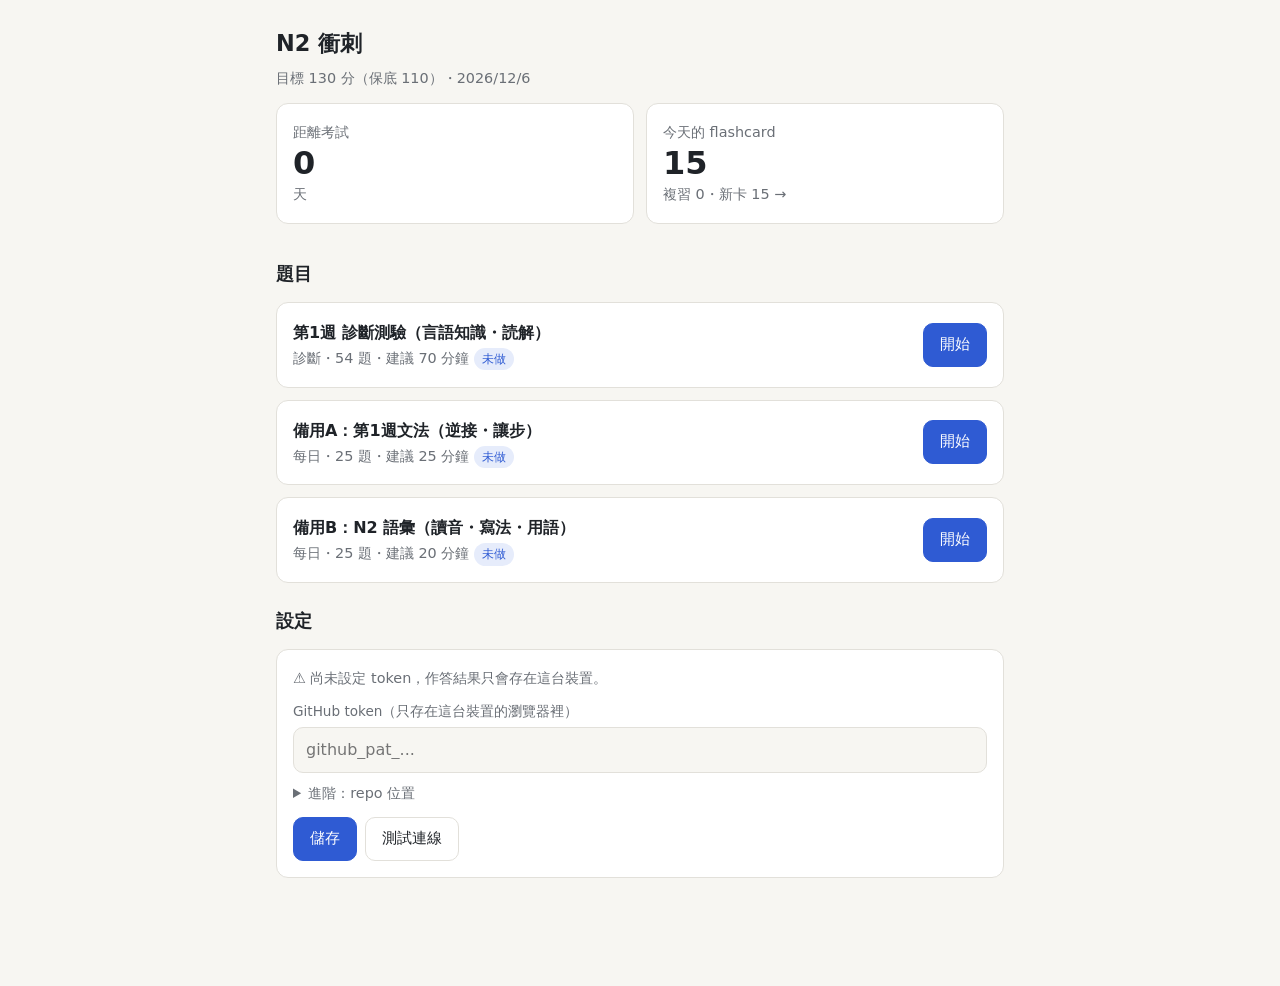
==== index.html @ dfc8c53e "N2 衝刺系統：作答、flashcard、診斷測驗、老師手冊 Co-Authored-By: Claude Opus 5.5 (1M context) <noreply@anthropic.com>" ====
<!doctype html>
<html lang="ja">
<head>
<meta charset="utf-8">
<meta name="viewport" content="width=device-width, initial-scale=1, viewport-fit=cover">
<title>N2 衝刺</title>
<link rel="stylesheet" href="assets/style.css">
</head>
<body>
<div class="wrap">
  <h1>N2 衝刺</h1>
  <div class="muted">目標 130 分（保底 110）・2026/12/6</div>

  <div class="hero">
    <div class="card stat">
      <div class="muted">距離考試</div>
      <div class="num" id="days">–</div>
      <div class="muted">天</div>
    </div>
    <a class="card stat" href="cards.html" style="text-decoration:none;color:inherit">
      <div class="muted">今天的 flashcard</div>
      <div class="num" id="due">–</div>
      <div class="muted" id="due-detail">張待複習 →</div>
    </a>
  </div>

  <div id="pending-box" class="card hidden">
    <div><b>有 <span id="pending-n"></span> 份作答結果還沒上傳</b></div>
    <div class="muted">可能是當時沒有網路。按下面按鈕重新上傳。</div>
    <div class="row" style="margin-top:8px"><button class="btn primary" id="flush">重新上傳</button></div>
  </div>

  <h2>題目</h2>
  <div id="quizzes"><div class="muted">載入中…</div></div>

  <h2>設定</h2>
  <div class="card">
    <div id="token-status" class="muted"></div>
    <label for="token">GitHub token（只存在這台裝置的瀏覽器裡）</label>
    <input type="password" id="token" autocomplete="off" placeholder="github_pat_...">
    <details style="margin-top:8px">
      <summary class="muted">進階：repo 位置</summary>
      <label for="owner">owner</label>
      <input type="text" id="owner">
      <label for="repo">repo</label>
      <input type="text" id="repo">
    </details>
    <div class="row" style="margin-top:12px">
      <button class="btn primary" id="save">儲存</button>
      <button class="btn" id="test">測試連線</button>
    </div>
  </div>
</div>

<script src="assets/common.js"></script>
<script src="assets/srs.js"></script>
<script>
const TYPE_LABEL = { diagnostic: '診斷', daily: '每日', weekly: '週模考', mock: '模考', official: '官方' };

function renderConfig() {
  const cfg = getConfig();
  document.getElementById('owner').value = cfg.owner;
  document.getElementById('repo').value = cfg.repo;
  document.getElementById('token').value = cfg.token;
  document.getElementById('token-status').textContent = cfg.token
    ? '✓ 已設定 token，作答結果會自動上傳。'
    : '⚠ 尚未設定 token，作答結果只會存在這台裝置。';
}

document.getElementById('save').onclick = () => {
  saveConfig({
    owner: document.getElementById('owner').value.trim(),
    repo: document.getElementById('repo').value.trim(),
    token: document.getElementById('token').value.trim(),
  });
  renderConfig();
  toast('已儲存');
  loadQuizzes();
};

document.getElementById('test').onclick = async () => {
  try {
    await GH.testConnection();
    toast('✓ 連線成功，可以寫入');
  } catch (e) {
    toast('✗ ' + e.message, 4000);
  }
};

document.getElementById('flush').onclick = async () => {
  const n = await Pending.flush();
  toast(`已上傳 ${n} 份`);
  renderPending();
  loadQuizzes();
};

function renderPending() {
  const n = Pending.list().length;
  document.getElementById('pending-box').classList.toggle('hidden', n === 0);
  document.getElementById('pending-n').textContent = n;
}

async function loadQuizzes() {
  const box = document.getElementById('quizzes');
  let list;
  try {
    list = await fetchJson('quizzes/index.json');
  } catch (e) {
    box.innerHTML = '';
    box.append(el('div', { class: 'card' }, '讀取題目清單失敗：' + e.message));
    return;
  }

  // 完成狀態：GitHub 上的結果 + 本機紀錄
  const done = {};
  try {
    for (const f of await GH.listDir('results')) {
      const id = f.name.split('__')[0];
      done[id] = (done[id] || 0) + 1;
    }
  } catch (e) {}
  for (const id of store.get('n2.doneLocal', [])) done[id] = done[id] || 1;

  box.innerHTML = '';
  for (const q of list) {
    const inProgress = store.get('n2.quiz.' + q.id, null);
    let status;
    if (done[q.id]) status = el('span', { class: 'badge ok' }, '已完成');
    else if (inProgress) status = el('span', { class: 'badge warn' }, '作答中');
    else status = el('span', { class: 'badge' }, '未做');

    box.append(el('div', { class: 'card quiz-item' },
      el('div', { class: 'grow' },
        el('div', { class: 'title' }, q.title),
        el('div', { class: 'muted' },
          `${TYPE_LABEL[q.type] || q.type}・${q.count} 題` + (q.timeLimitMin ? `・建議 ${q.timeLimitMin} 分鐘` : '') + ' ',
          status)),
      el('a', { class: 'btn ' + (done[q.id] ? '' : 'primary'), href: `quiz.html?id=${encodeURIComponent(q.id)}` },
        done[q.id] ? '再看一次' : inProgress ? '繼續' : '開始')));
  }
}

async function loadDue() {
  try {
    const deck = await fetchJson('cards/deck.json');
    const state = SRS.loadLocal();
    const q = SRS.buildQueue(deck, state);
    document.getElementById('due').textContent = q.due.length + q.fresh.length;
    document.getElementById('due-detail').textContent = `複習 ${q.due.length}・新卡 ${q.fresh.length} →`;
  } catch (e) {}
}

document.getElementById('days').textContent = daysUntilExam();
renderConfig();
renderPending();
loadQuizzes();
loadDue();
if (Pending.list().length && GH.hasToken()) Pending.flush().then(() => { renderPending(); loadQuizzes(); });
</script>
</body>
</html>
---- assets/style.css ----
:root {
  --bg: #f7f6f2;
  --surface: #ffffff;
  --text: #1f2328;
  --muted: #6a6f76;
  --line: #e2e0da;
  --accent: #2f5bd3;
  --accent-soft: #e6ecfb;
  --ok: #1f8a4c;
  --ok-soft: #e3f4ea;
  --bad: #c2372b;
  --bad-soft: #fbe7e4;
  --warn: #b7791f;
  --warn-soft: #fbf0dc;
  --radius: 12px;
  --jp: "Hiragino Sans", "Yu Gothic UI", "Meiryo", "Noto Sans JP", system-ui, sans-serif;
  color-scheme: light;
}

@media (prefers-color-scheme: dark) {
  :root {
    --bg: #15171a;
    --surface: #1e2125;
    --text: #e8e6e1;
    --muted: #9aa0a6;
    --line: #33373d;
    --accent: #7ea2ff;
    --accent-soft: #232d45;
    --ok: #5cc98a;
    --ok-soft: #1c3326;
    --bad: #f07b6f;
    --bad-soft: #3a2220;
    --warn: #e0b060;
    --warn-soft: #3a3020;
    color-scheme: dark;
  }
}

* { box-sizing: border-box; }

body {
  margin: 0;
  background: var(--bg);
  color: var(--text);
  font-family: var(--jp);
  font-size: 16px;
  line-height: 1.7;
  -webkit-text-size-adjust: 100%;
}

.wrap {
  max-width: 760px;
  margin: 0 auto;
  padding: 16px 16px calc(96px + env(safe-area-inset-bottom, 0px));
}

h1 { font-size: 1.4rem; margin: 8px 0 4px; }
h2 { font-size: 1.1rem; margin: 24px 0 8px; }
a { color: var(--accent); }
.muted { color: var(--muted); font-size: .9rem; }
.hidden { display: none !important; }

.card {
  background: var(--surface);
  border: 1px solid var(--line);
  border-radius: var(--radius);
  padding: 16px;
  margin: 12px 0;
}

.btn {
  display: inline-flex;
  align-items: center;
  justify-content: center;
  gap: 6px;
  min-height: 44px;
  padding: 8px 16px;
  border-radius: 10px;
  border: 1px solid var(--line);
  background: var(--surface);
  color: var(--text);
  font: inherit;
  font-size: .95rem;
  cursor: pointer;
  text-decoration: none;
}
.btn:disabled { opacity: .45; cursor: default; }
.btn.primary { background: var(--accent); border-color: var(--accent); color: #fff; }
.btn.small { min-height: 34px; padding: 4px 10px; font-size: .85rem; }
.row { display: flex; gap: 8px; flex-wrap: wrap; align-items: center; }
.grow { flex: 1; }

input[type=text], input[type=password] {
  width: 100%;
  min-height: 44px;
  padding: 8px 12px;
  border: 1px solid var(--line);
  border-radius: 10px;
  background: var(--bg);
  color: var(--text);
  font: inherit;
}
label { display: block; font-size: .85rem; color: var(--muted); margin: 10px 0 4px; }

.badge {
  display: inline-block;
  padding: 1px 8px;
  border-radius: 999px;
  font-size: .75rem;
  background: var(--accent-soft);
  color: var(--accent);
  white-space: nowrap;
}
.badge.ok { background: var(--ok-soft); color: var(--ok); }
.badge.bad { background: var(--bad-soft); color: var(--bad); }
.badge.warn { background: var(--warn-soft); color: var(--warn); }

/* ---------- 首頁 ---------- */
.hero { display: flex; gap: 12px; flex-wrap: wrap; }
.stat { flex: 1 1 140px; }
.stat .num { font-size: 2rem; font-weight: 700; line-height: 1.2; font-variant-numeric: tabular-nums; }
.quiz-item { display: flex; gap: 12px; align-items: center; justify-content: space-between; flex-wrap: wrap; }
.quiz-item .title { font-weight: 600; }

/* ---------- 作答 ---------- */
.topbar {
  position: sticky;
  top: env(safe-area-inset-top, 0px);
  z-index: 5;
  background: var(--bg);
  padding: 8px 0;
  border-bottom: 1px solid var(--line);
}
.progress { height: 4px; background: var(--line); border-radius: 2px; overflow: hidden; margin-top: 6px; }
.progress > div { height: 100%; background: var(--accent); transition: width .2s; }
.timer { font-variant-numeric: tabular-nums; }
.timer.over { color: var(--bad); font-weight: 700; }

.section-title { font-weight: 700; margin-top: 12px; }
.instructions { font-size: .9rem; color: var(--muted); }
.passage {
  background: var(--surface);
  border: 1px solid var(--line);
  border-left: 4px solid var(--accent);
  border-radius: var(--radius);
  padding: 14px 16px;
  margin: 12px 0;
  max-height: 55vh;
  overflow-y: auto;
  line-height: 1.9;
}
.passage p { margin: 0 0 .8em; text-indent: 1em; }
.passage .noindent, .passage h3 { text-indent: 0; }
.passage h3 { font-size: 1rem; margin: .8em 0 .4em; }
.passage table { border-collapse: collapse; width: 100%; font-size: .85rem; }
.passage th, .passage td { border: 1px solid var(--line); padding: 4px 6px; text-align: left; vertical-align: top; }
.table-scroll { overflow-x: auto; }

.prompt { font-size: 1.15rem; margin: 16px 0; line-height: 1.9; }
.prompt u { text-decoration-thickness: 2px; text-underline-offset: 4px; }
.choices { display: grid; gap: 8px; }
.choice {
  display: flex;
  gap: 10px;
  align-items: flex-start;
  text-align: left;
  width: 100%;
  padding: 12px 14px;
  border: 2px solid var(--line);
  border-radius: 10px;
  background: var(--surface);
  color: var(--text);
  font: inherit;
  font-size: 1.05rem;
  cursor: pointer;
}
.choice .n { color: var(--muted); font-variant-numeric: tabular-nums; min-width: 1.2em; }
.choice.selected { border-color: var(--accent); background: var(--accent-soft); }

.confidence { display: grid; grid-template-columns: repeat(3, 1fr); gap: 8px; margin-top: 14px; }
.confidence .btn.selected { border-width: 2px; }
.confidence .btn[data-c=sure].selected { border-color: var(--ok); background: var(--ok-soft); color: var(--ok); }
.confidence .btn[data-c=guess].selected { border-color: var(--warn); background: var(--warn-soft); color: var(--warn); }
.confidence .btn[data-c=unknown].selected { border-color: var(--bad); background: var(--bad-soft); color: var(--bad); }

.bottombar {
  position: fixed;
  left: 0; right: 0; bottom: 0;
  background: var(--surface);
  border-top: 1px solid var(--line);
  padding: 10px 16px calc(10px + env(safe-area-inset-bottom, 0px));
  z-index: 6;
}
.bottombar .inner { max-width: 760px; margin: 0 auto; display: flex; gap: 8px; }
.bottombar .btn { flex: 1; }

.grid-nav { display: grid; grid-template-columns: repeat(auto-fill, minmax(44px, 1fr)); gap: 6px; }
.grid-nav button {
  min-height: 40px;
  border-radius: 8px;
  border: 1px solid var(--line);
  background: var(--surface);
  color: var(--text);
  font: inherit;
  font-size: .85rem;
  cursor: pointer;
}
.grid-nav button.done { background: var(--accent-soft); border-color: var(--accent); }
.grid-nav button.current { outline: 2px solid var(--accent); }

/* ---------- 結果 ---------- */
.score-big { font-size: 2.6rem; font-weight: 800; font-variant-numeric: tabular-nums; }
table.stats { width: 100%; border-collapse: collapse; font-size: .9rem; }
table.stats th, table.stats td { padding: 6px 8px; border-bottom: 1px solid var(--line); text-align: left; }
table.stats td.num { text-align: right; font-variant-numeric: tabular-nums; }
.rev { border-left: 4px solid var(--line); }
.rev.wrong { border-left-color: var(--bad); }
.rev.lucky { border-left-color: var(--warn); }
.rev.right { border-left-color: var(--ok); }
.rev .ans { font-size: .95rem; margin-top: 6px; }
.rev .explain { margin-top: 8px; padding-top: 8px; border-top: 1px dashed var(--line); font-size: .95rem; }

/* ---------- flashcard ---------- */
.fc {
  min-height: 46vh;
  display: flex;
  flex-direction: column;
  justify-content: center;
  text-align: center;
}
.fc .front { font-size: 1.6rem; line-height: 1.8; }
.fc .back { margin-top: 16px; padding-top: 16px; border-top: 1px solid var(--line); text-align: left; font-size: 1rem; }
.fc .back h4 { margin: 10px 0 2px; font-size: .85rem; color: var(--muted); }
.fc .back p { margin: 0 0 6px; }
.rate { display: grid; grid-template-columns: repeat(3, 1fr); gap: 8px; }
.rate .btn { flex-direction: column; gap: 0; line-height: 1.3; }
.rate .btn small { color: var(--muted); font-size: .75rem; }
.rate .again { border-color: var(--bad); color: var(--bad); }
.rate .hard { border-color: var(--warn); color: var(--warn); }
.rate .good { border-color: var(--ok); color: var(--ok); }

.toast {
  position: fixed;
  left: 50%;
  bottom: calc(90px + env(safe-area-inset-bottom, 0px));
  transform: translateX(-50%);
  background: var(--text);
  color: var(--bg);
  padding: 8px 16px;
  border-radius: 999px;
  font-size: .9rem;
  z-index: 20;
  max-width: calc(100% - 32px);
}
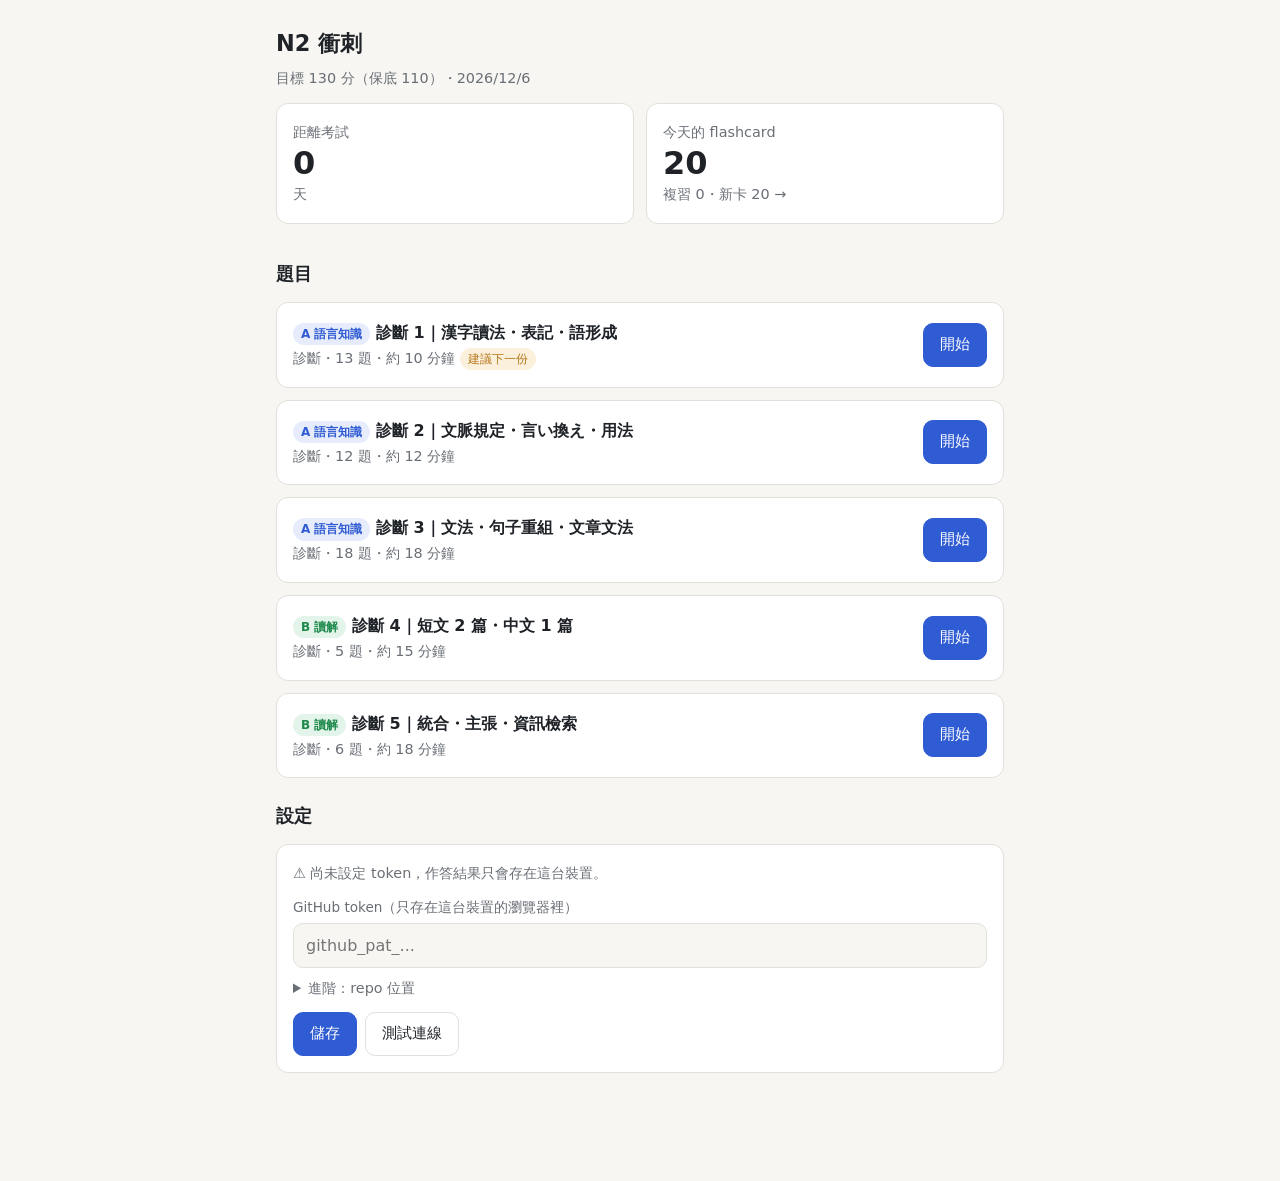
==== commit cdf85f41: "改成短測驗 A／B 交替：拆分診斷測驗、專注度紀錄、首頁建議下一份、補第1週文法卡片 Co-Authored-By: Claude Opus 5.5 (1M context) <noreply@ant" ====
--- a/index.html
+++ b/index.html
@@ -56,6 +56,7 @@
 <script src="assets/srs.js"></script>
 <script>
 const TYPE_LABEL = { diagnostic: '診斷', daily: '每日', weekly: '週模考', mock: '模考', official: '官方' };
+const CAT_LABEL = { A: 'A 語言知識', B: 'B 讀解', M: '模考' };
 
 function renderConfig() {
   const cfg = getConfig();
@@ -111,32 +112,55 @@
     return;
   }
 
-  // 完成狀態：GitHub 上的結果 + 本機紀錄
+  // 完成狀態：GitHub 上的結果 + 本機紀錄；同時找出最近一次做的是 A 還是 B
   const done = {};
+  const catOf = Object.fromEntries(list.map(q => [q.id, q.cat]));
+  let lastCat = null, lastStamp = '';
   try {
     for (const f of await GH.listDir('results')) {
-      const id = f.name.split('__')[0];
+      const [id, st] = f.name.replace(/\.json$/, '').split('__');
+      if (!st) continue;
       done[id] = (done[id] || 0) + 1;
+      if (st > lastStamp && catOf[id]) { lastStamp = st; lastCat = catOf[id]; }
     }
   } catch (e) {}
   for (const id of store.get('n2.doneLocal', [])) done[id] = done[id] || 1;
+  const localLast = store.get('n2.lastDone', null);
+  if (localLast && stamp(new Date(localLast.at)) > lastStamp) lastCat = localLast.cat;
 
-  box.innerHTML = '';
-  for (const q of list) {
+  const todo = list.filter(q => !done[q.id]);
+  const finished = list.filter(q => done[q.id]);
+  const wantCat = lastCat === 'A' ? 'B' : lastCat === 'B' ? 'A' : null;
+  const suggested = todo.find(q => store.get('n2.quiz.' + q.id, null))
+    || (wantCat && todo.find(q => q.cat === wantCat))
+    || todo[0];
+
+  function item(q) {
     const inProgress = store.get('n2.quiz.' + q.id, null);
     let status;
     if (done[q.id]) status = el('span', { class: 'badge ok' }, '已完成');
     else if (inProgress) status = el('span', { class: 'badge warn' }, '作答中');
-    else status = el('span', { class: 'badge' }, '未做');
-
-    box.append(el('div', { class: 'card quiz-item' },
+    else if (q === suggested) status = el('span', { class: 'badge warn' }, '建議下一份');
+    else status = null;
+    return el('div', { class: 'card quiz-item' },
       el('div', { class: 'grow' },
-        el('div', { class: 'title' }, q.title),
+        el('div', { class: 'title' },
+          q.cat ? el('span', { class: 'badge' + (q.cat === 'B' ? ' ok' : '') }, CAT_LABEL[q.cat] || q.cat) : null, ' ', q.title),
         el('div', { class: 'muted' },
-          `${TYPE_LABEL[q.type] || q.type}・${q.count} 題` + (q.timeLimitMin ? `・建議 ${q.timeLimitMin} 分鐘` : '') + ' ',
+          `${TYPE_LABEL[q.type] || q.type}・${q.count} 題` + (q.timeLimitMin ? `・約 ${q.timeLimitMin} 分鐘` : '') + ' ',
           status)),
       el('a', { class: 'btn ' + (done[q.id] ? '' : 'primary'), href: `quiz.html?id=${encodeURIComponent(q.id)}` },
-        done[q.id] ? '再看一次' : inProgress ? '繼續' : '開始')));
+        done[q.id] ? '再看一次' : inProgress ? '繼續' : '開始'));
+  }
+
+  box.innerHTML = '';
+  if (!todo.length) box.append(el('div', { class: 'card muted' }, '題目都做完了！回到電腦說「檢討」，就會出新的題目。'));
+  if (suggested) box.append(item(suggested));
+  todo.filter(q => q !== suggested).forEach(q => box.append(item(q)));
+  if (finished.length) {
+    const det = el('details', { style: 'margin-top:12px' }, el('summary', { class: 'muted' }, `已完成（${finished.length}）`));
+    finished.slice().reverse().forEach(q => det.append(item(q)));
+    box.append(det);
   }
 }
 
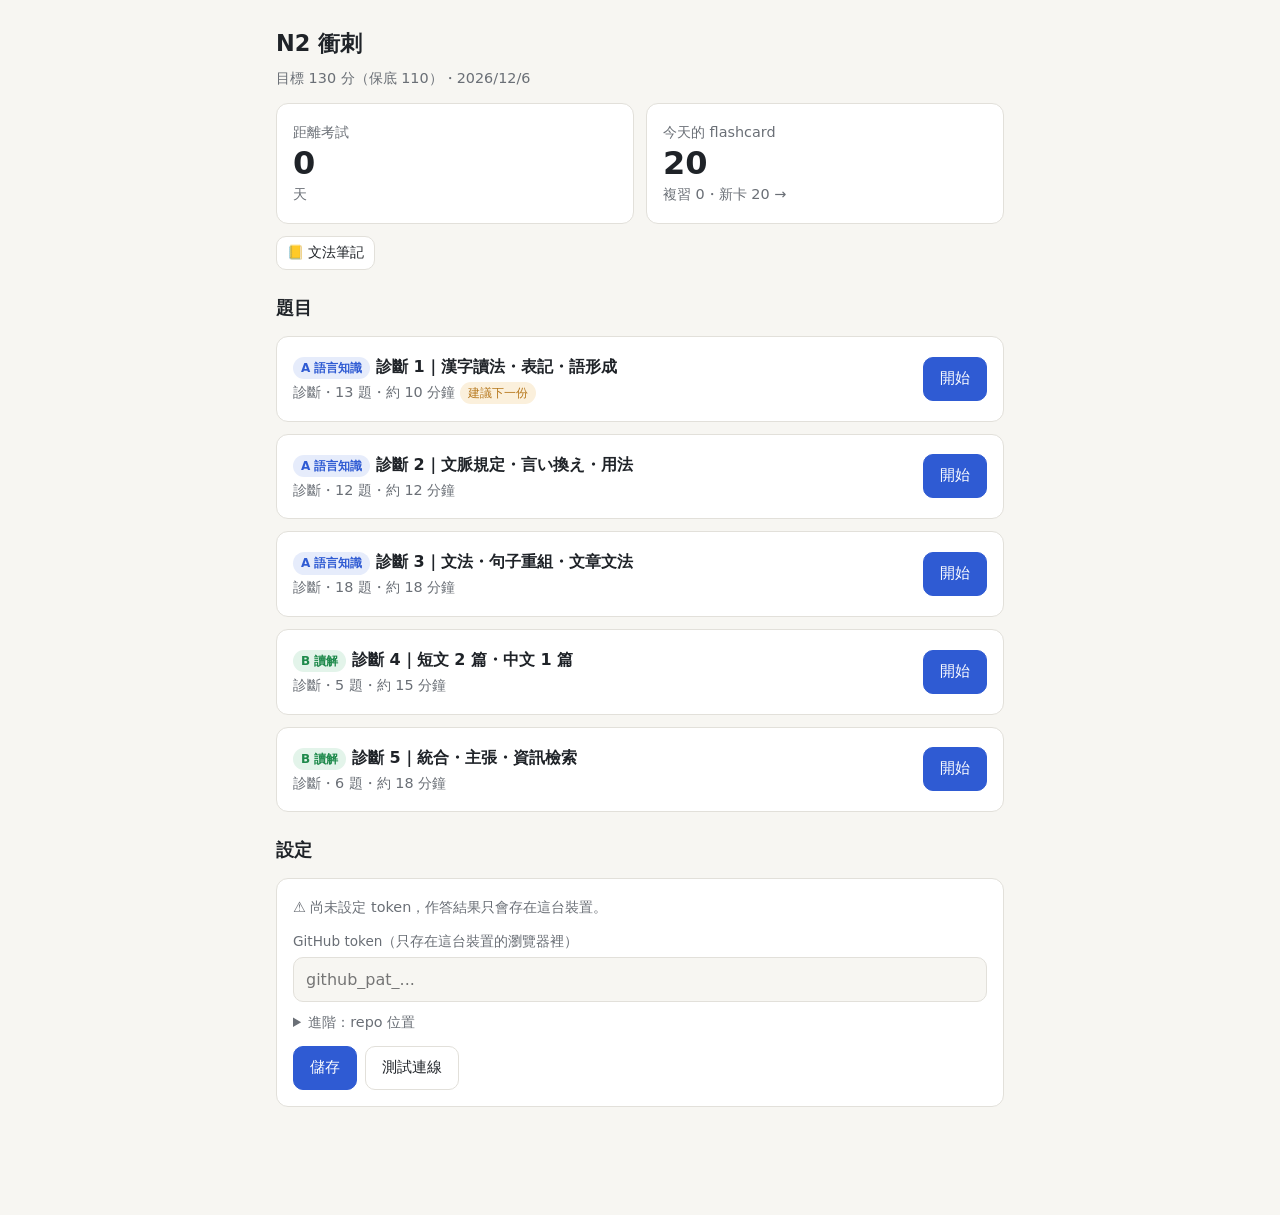
==== commit a3916d6c: "新增文法筆記，首頁加上連結；檢討規則改為全部講解 Co-Authored-By: Claude Opus 5.5 (1M context) <noreply@anthropic.com>" ====
--- a/index.html
+++ b/index.html
@@ -24,9 +24,13 @@
     </a>
   </div>
 
+  <div class="row">
+    <a class="btn small" href="https://github.com/shps961421-lang/n2-learning/blob/main/notes/grammar-notes.md">📒 文法筆記</a>
+  </div>
+
   <div id="pending-box" class="card hidden">
     <div><b>有 <span id="pending-n"></span> 份作答結果還沒上傳</b></div>
-    <div class="muted">可能是當時沒有網路。按下面按鈕重新上傳。</div>
+    <div class="muted" id="pending-reason">按下面按鈕重新上傳。</div>
     <div class="row" style="margin-top:8px"><button class="btn primary" id="flush">重新上傳</button></div>
   </div>
 
@@ -76,7 +80,8 @@
   });
   renderConfig();
   toast('已儲存');
-  loadQuizzes();
+  if (Pending.list().length) Pending.flush().then(() => { renderPending(); loadQuizzes(); });
+  else loadQuizzes();
 };
 
 document.getElementById('test').onclick = async () => {
@@ -90,7 +95,7 @@
 
 document.getElementById('flush').onclick = async () => {
   const n = await Pending.flush();
-  toast(`已上傳 ${n} 份`);
+  toast(Pending.list().length ? '✗ 上傳失敗，原因寫在上面' : `✓ 已上傳 ${n} 份`, 4000);
   renderPending();
   loadQuizzes();
 };
@@ -99,6 +104,10 @@
   const n = Pending.list().length;
   document.getElementById('pending-box').classList.toggle('hidden', n === 0);
   document.getElementById('pending-n').textContent = n;
+  const err = Pending.lastError();
+  document.getElementById('pending-reason').textContent = err
+    ? `原因：${err}。處理好之後按下面按鈕重新上傳。`
+    : '按下面按鈕重新上傳。';
 }
 
 async function loadQuizzes() {
@@ -179,7 +188,7 @@
 renderPending();
 loadQuizzes();
 loadDue();
-if (Pending.list().length && GH.hasToken()) Pending.flush().then(() => { renderPending(); loadQuizzes(); });
+if (Pending.list().length) Pending.flush().then(() => { renderPending(); loadQuizzes(); });
 </script>
 </body>
 </html>
